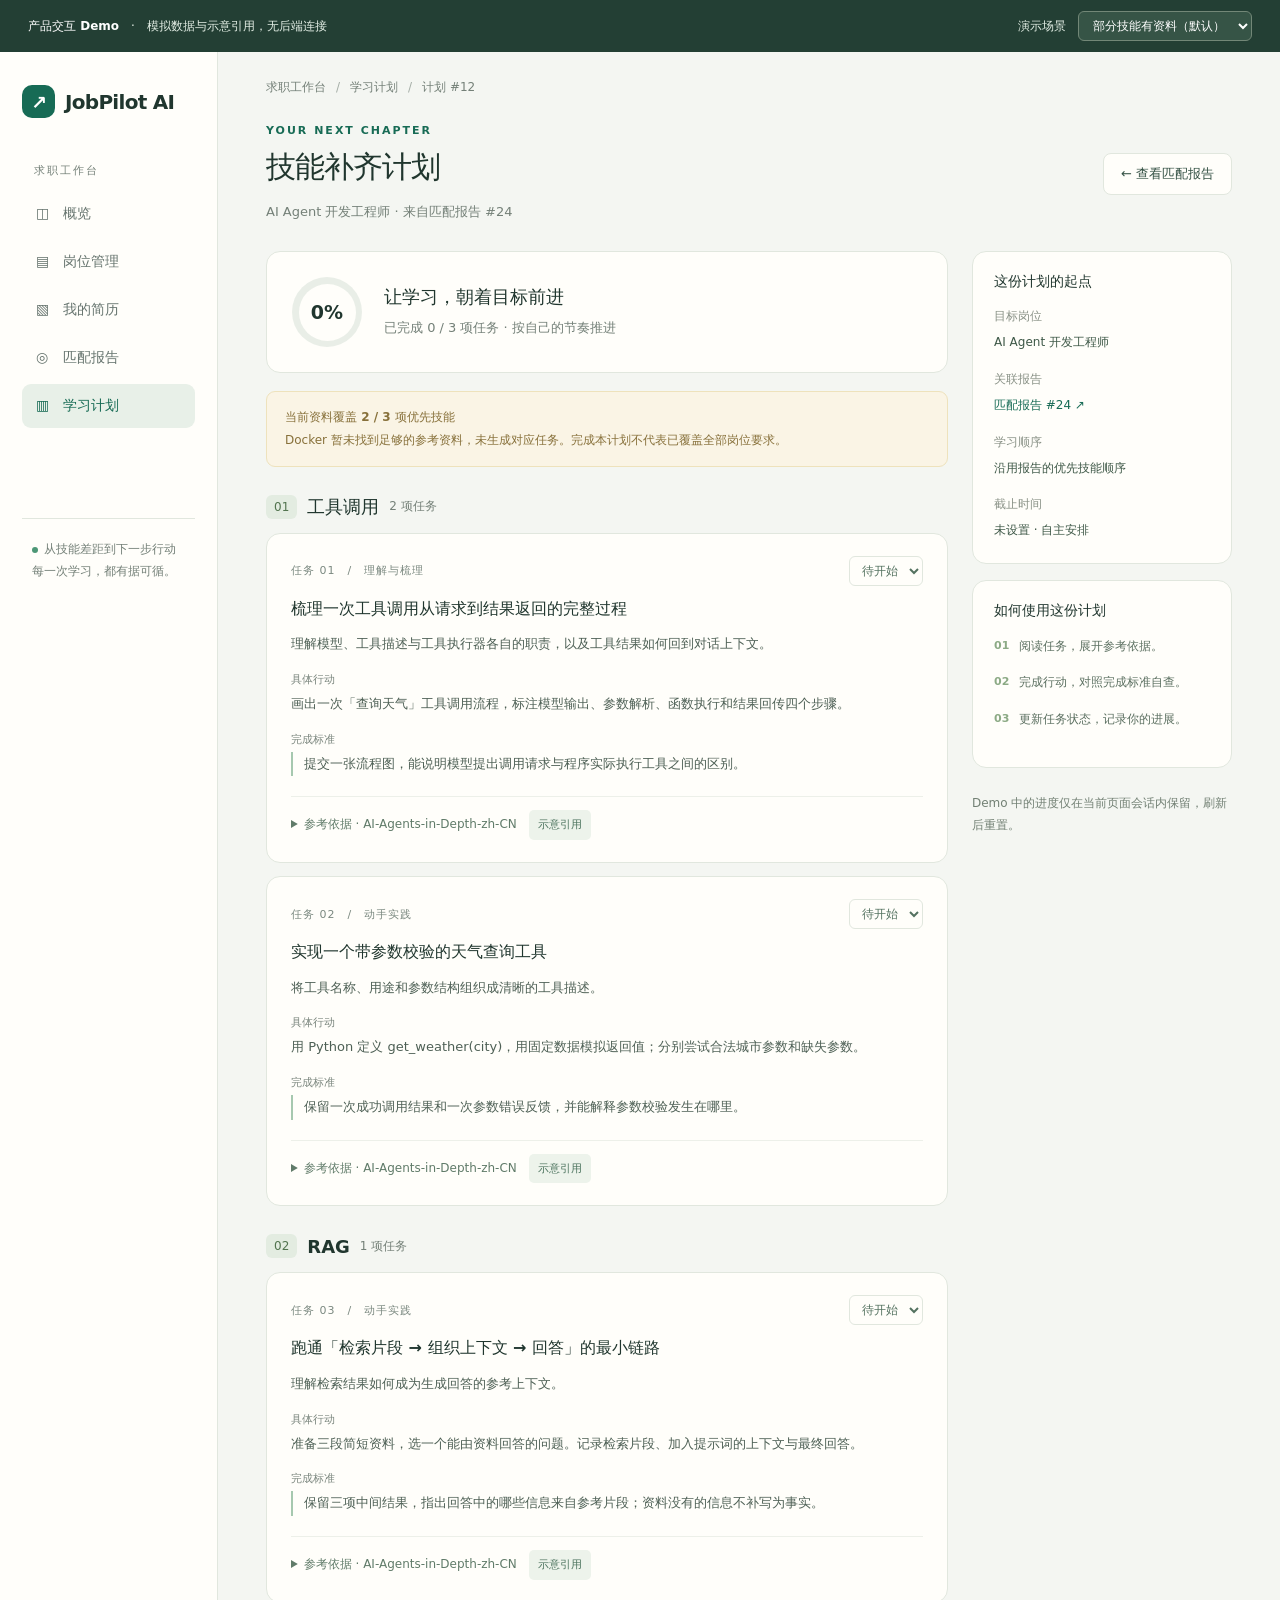
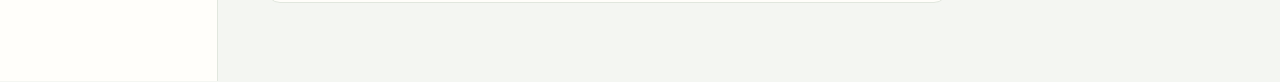
==== docs/product/学习计划-Demo.html @ 3bea577d "docs: add interactive study plan product demo" ====
<!doctype html>
<html lang="zh-CN">
<head>
<meta charset="utf-8">
<meta name="viewport" content="width=device-width, initial-scale=1">
<title>学习计划 · JobPilot AI 产品 Demo</title>
<style>
:root{font-family:Inter,"Microsoft YaHei",system-ui,sans-serif;color:#20362e;background:#f4f6f2;font-synthesis:none;--green:#176b55;--muted:#748078;--line:#e1e7de}*{box-sizing:border-box}body{margin:0}button,select{font:inherit}button{cursor:pointer}button:disabled{cursor:wait;opacity:.65}button,a,select{outline-offset:4px}button:focus-visible,a:focus-visible,select:focus-visible,summary:focus-visible{outline:3px solid #70bfa3}a{color:var(--green);text-decoration:none}.demo{background:#233f34;color:#e3eee5;padding:11px 28px;display:flex;align-items:center;justify-content:space-between;gap:12px;font-size:12px}.demo strong{color:#fff}.demo select{background:#365446;color:#fff;border:1px solid #728777;border-radius:6px;padding:6px 10px}.shell{display:grid;grid-template-columns:218px 1fr;min-height:calc(100vh - 55px)}aside{padding:33px 22px;background:#fffefa;border-right:1px solid var(--line)}.brand{display:flex;align-items:center;gap:10px;font-size:20px;font-weight:750;letter-spacing:-.7px}.logo{width:33px;height:33px;display:grid;place-items:center;background:var(--green);border-radius:10px;color:white;font-size:19px}.caption{font-size:11px;letter-spacing:2px;color:var(--muted);margin:45px 12px 14px}.nav{display:block;width:100%;border:0;background:none;text-align:left;padding:13px 14px;margin:4px 0;color:#66746e;border-radius:9px;font-size:14px}.nav.active{background:#e8f0e8;color:var(--green);font-weight:700}.nav span{display:inline-block;width:27px}.side-note{margin-top:90px;border-top:1px solid var(--line);padding:20px 10px;color:var(--muted);font-size:12px;line-height:1.8}.dot{display:inline-block;width:6px;height:6px;background:#4c9776;border-radius:50%;margin-right:6px}main{padding:27px 48px 65px;max-width:1400px;width:100%;margin:auto}.crumb{font-size:12px;color:var(--muted);margin-bottom:28px}.crumb span{margin:0 10px;color:#a5aea7}.eyebrow{font-size:11px;letter-spacing:2px;color:var(--green);font-weight:700;margin:0 0 10px}h1{font-size:30px;letter-spacing:-1px;margin:0 0 12px}h2{font-size:18px;margin:0}h3{font-size:16px;line-height:1.65;margin:10px 0}.muted{color:var(--muted);font-size:13px;line-height:1.8}.heading{display:flex;justify-content:space-between;align-items:center;gap:20px;margin-bottom:28px}.button{border:1px solid var(--line);border-radius:8px;padding:11px 17px;background:#fffefa;color:#345144;font-size:13px}.primary{background:var(--green);border-color:var(--green);color:white}.small{padding:7px 11px;font-size:12px}.card{background:#fffefa;border:1px solid var(--line);border-radius:14px;padding:25px}.layout{display:grid;grid-template-columns:minmax(0,1fr) 260px;gap:24px;align-items:start}.overview{display:flex;align-items:center;gap:22px;margin-bottom:18px}.ring{width:70px;height:70px;flex:none;border-radius:50%;background:conic-gradient(var(--green) var(--progress),#e9eee7 0);display:grid;place-items:center}.ring b{background:#fffefa;width:57px;height:57px;border-radius:50%;display:grid;place-items:center;font-size:19px}.overview h2{margin-bottom:7px}.tag{font-size:11px;color:#4c735e;background:#edf3eb;padding:5px 9px;border-radius:5px;display:inline-block}.warning{padding:14px 18px;background:#faf4e5;border:1px solid #eee2bc;border-radius:9px;color:#87703a;font-size:12px;line-height:1.9;margin-bottom:26px}.section{display:flex;align-items:center;justify-content:space-between;margin:28px 0 14px}.section-title{display:flex;align-items:center;gap:10px}.section-title small{font-weight:400;color:var(--muted);font-size:12px}.skill-index{background:#e3ece1;border-radius:6px;padding:5px 8px;color:#52744f;font-size:12px}.task{margin-bottom:13px;padding:22px 24px}.task-top{display:flex;justify-content:space-between;gap:12px;align-items:center}.task-top .phase{font-size:11px;letter-spacing:1px;color:#7b8980}.task select{background:#fffefa;border:1px solid var(--line);border-radius:6px;color:#547260;font-size:12px;padding:6px 8px}.task.done{border-color:#bfdbc9}.task.done h3{color:#698071}.task-label{font-size:11px;color:#7c877f;display:block;margin:15px 0 5px}.task p{font-size:13px;line-height:1.9;margin:0;color:#4e6055}.criteria{border-left:2px solid #a6c8af;padding-left:11px}.source{border-top:1px solid #edf0e9;margin-top:20px;padding-top:13px;font-size:12px;color:#607b69}.source summary{cursor:pointer;line-height:1.8}.source blockquote{margin:13px 0 0;background:#f4f6f0;padding:14px;border-radius:7px;line-height:1.9;color:#62725f}.source-note{font-size:10px;color:#8d998b;margin-top:8px}.rail .card{padding:21px;margin-bottom:16px}.rail h2{font-size:14px;margin-bottom:16px}.rail p{font-size:12px;line-height:1.9;color:#728074}.rail dl{margin:0;font-size:12px}.rail dt{color:#899186;margin:17px 0 7px}.rail dd{margin:0;color:#3e5847;line-height:1.8}.mini-step{display:flex;gap:10px;margin:15px 0;color:#5c7061;font-size:12px;line-height:1.8}.mini-step b{font-size:11px;color:#8caa85}.report-summary{display:flex;align-items:center;gap:24px}.score{font-size:45px;color:var(--green);font-weight:700}.score small{font-size:12px;color:var(--muted);font-weight:400}.gaps{display:grid;grid-template-columns:repeat(3,1fr);gap:12px;margin:20px 0}.gap{padding:17px;background:#f4f6f0;border-radius:9px;font-size:13px}.gap small{display:block;color:var(--muted);font-size:11px;margin-top:9px}.generate{margin-top:24px;background:linear-gradient(110deg,#edf4e9,#fffefa);padding:30px}.generate p{max-width:650px}.generate .button{margin-top:13px}.message{margin-top:17px;font-size:13px;line-height:1.9;color:#9b613f}.footer-note{font-size:11px;color:#8c968b;margin-top:24px}.empty{text-align:center;padding:75px 30px}.empty h2{margin:18px 0}.empty .symbol{font-size:32px;color:var(--green)}.back{display:inline-block;margin-top:20px}.list-card{margin-top:20px;display:flex;justify-content:space-between;align-items:center;gap:20px}.bar{height:6px;border-radius:5px;background:#e7eee4;margin:15px 0;overflow:hidden}.bar span{height:100%;background:var(--green);display:block}.sr{position:absolute;width:1px;height:1px;overflow:hidden;clip:rect(0,0,0,0)}@media(max-width:1100px){main{padding:25px}.layout{grid-template-columns:minmax(0,1fr) 220px}.shell{grid-template-columns:180px 1fr}aside{padding:30px 15px}}@media(max-width:820px){.shell{grid-template-columns:1fr}aside{padding:16px 20px;border-bottom:1px solid var(--line);border-right:0;display:flex;align-items:center;gap:12px;flex-wrap:wrap}.brand{font-size:17px;margin-right:auto}.caption,.side-note,.inactive{display:none}.nav{width:auto;margin:0;padding:9px}.layout{grid-template-columns:1fr}.rail{display:grid;grid-template-columns:1fr 1fr;gap:15px}.demo{padding:10px 18px;flex-wrap:wrap}h1{font-size:25px}.gaps{grid-template-columns:1fr}.heading{align-items:flex-start}.card{padding:20px}}@media(max-width:480px){main{padding:23px 16px}.rail{grid-template-columns:1fr}.heading{flex-direction:column;gap:8px}.overview{gap:12px}.task{padding:18px}.list-card{flex-direction:column;align-items:flex-start}.demo select{max-width:100%}}
</style>
</head>
<body>
<div class="demo"><div><strong>产品交互 Demo</strong>　·　模拟数据与示意引用，无后端连接</div><label>演示场景　<select id="scenario"><option value="partial">部分技能有资料（默认）</option><option value="full">全部技能有资料</option><option value="none">全部资料不足</option><option value="empty">没有技能缺口</option><option value="error">生成失败 → 重试</option><option value="legacy">查看旧版计划</option></select></label></div>
<div class="shell"><aside><div class="brand"><span class="logo">↗</span>JobPilot AI</div><div class="caption">求职工作台</div><div class="nav inactive"><span>◫</span>概览</div><div class="nav inactive"><span>▤</span>岗位管理</div><div class="nav inactive"><span>▧</span>我的简历</div><button class="nav" data-page="report"><span>◎</span>匹配报告</button><button class="nav" data-page="list"><span>▥</span>学习计划</button><div class="side-note"><span class="dot"></span>从技能差距到下一步行动<br>每一次学习，都有据可循。</div></aside><main id="app"></main></div>
<div class="sr" id="announcement" role="status" aria-live="polite"></div>
<script>
'use strict';
const tasks=[
 {skill:'工具调用',phase:'理解与梳理',title:'梳理一次工具调用从请求到结果返回的完整过程',content:'理解模型、工具描述与工具执行器各自的职责，以及工具结果如何回到对话上下文。',action:'画出一次「查询天气」工具调用流程，标注模型输出、参数解析、函数执行和结果回传四个步骤。',criteria:'提交一张流程图，能说明模型提出调用请求与程序实际执行工具之间的区别。',excerpt:'工具调用使模型能够借助外部工具完成任务。应用程序执行相应工具，并将执行结果提供给模型。'},
 {skill:'工具调用',phase:'动手实践',title:'实现一个带参数校验的天气查询工具',content:'将工具名称、用途和参数结构组织成清晰的工具描述。',action:'用 Python 定义 get_weather(city)，用固定数据模拟返回值；分别尝试合法城市参数和缺失参数。',criteria:'保留一次成功调用结果和一次参数错误反馈，并能解释参数校验发生在哪里。',excerpt:'工具描述通常包含工具名称、功能说明与参数定义，模型依据这些描述选择工具并提供参数。'},
 {skill:'RAG',phase:'动手实践',title:'跑通「检索片段 → 组织上下文 → 回答」的最小链路',content:'理解检索结果如何成为生成回答的参考上下文。',action:'准备三段简短资料，选一个能由资料回答的问题。记录检索片段、加入提示词的上下文与最终回答。',criteria:'保留三项中间结果，指出回答中的哪些信息来自参考片段；资料没有的信息不补写为事实。',excerpt:'检索增强生成先从外部知识中检索相关内容，再将这些内容作为上下文用于生成回答。'}
];
let scenario='partial',page='plan',hasPlan=true,busy=false,retried=false,revision=0,statuses=['todo','todo','todo'];
const app=document.getElementById('app');
const notify=text=>document.getElementById('announcement').textContent=text;
function visibleTasks(){return scenario==='full'?tasks.slice(0,2):tasks}
function count(){return visibleTasks().filter((_,i)=>statuses[i]==='done').length}
function percent(){return Math.round(count()/visibleTasks().length*100)}
function go(next){page=next;render();window.scrollTo(0,0)}
function heading(kicker,title,description,extra=''){return `<div class="heading"><div><p class="eyebrow">${kicker}</p><h1>${title}</h1><div class="muted">${description}</div></div>${extra}</div>`}
function crumbs(label){return `<div class="crumb">求职工作台<span>/</span>学习计划<span>/</span>${label}</div>`}
function report(){const skills=scenario==='empty'?[]:scenario==='full'?['工具调用']:['工具调用','RAG','Docker'];return `<div class="crumb">求职工作台<span>/</span>匹配报告<span>/</span>报告 #24</div>${heading('MATCH REPORT / 24','把技能差距，变成下一步行动','AI Agent 开发工程师 · 示例岗位 · 匹配报告快照')}<section class="card"><div class="report-summary"><div class="score">72 <small>/ 100</small></div><div><h2>你已经具备基础，接下来补齐关键技能</h2><p class="muted">以下为演示报告，优先技能按报告顺序展示。</p></div></div><div class="gaps">${skills.map((s,i)=>`<div class="gap">0${i+1}　${s}<small>优先补齐 · 需要学习与实践证据</small></div>`).join('')}</div>${!skills.length?'<p class="muted">当前报告没有需要优先补齐的技能。</p>':''}</section><section class="card generate"><p class="eyebrow">下一步 · 制定学习计划</p><h2>${hasPlan?'你的学习计划已准备好':'知道差距，也知道从哪里开始'}</h2><p class="muted">结合内置资料，将优先技能缺口转成具体任务。每项任务包含行动建议、完成标准和参考原文，无须上传学习资料。</p>${hasPlan?'<button class="button primary" id="view-plan">查看学习计划 ↗</button>':!skills.length?'<p class="muted">无须生成学习计划。</p>':`<button class="button primary" id="generate" ${busy?'disabled':''}>${busy?'正在生成学习计划…':'生成学习计划　→'}</button><p class="footer-note">生成成功后自动保存；一份匹配报告对应一份计划。</p>`}<div id="result" class="message" role="status"></div></section>`}
function taskCard(t,i){const legacy=scenario==='legacy';return `<article class="card task ${statuses[i]==='done'?'done':''}"><div class="task-top"><span class="phase">任务 ${String(i+1).padStart(2,'0')}　/　${t.phase}</span><label><span class="sr">任务 ${i+1} 状态</span><select data-task="${i}">${[['todo','待开始'],['in_progress','进行中'],['done','已完成']].map(([v,l])=>`<option value="${v}" ${statuses[i]===v?'selected':''}>${l}</option>`).join('')}</select></label></div><h3>${legacy?'学习 '+t.skill+' 核心概念':t.title}</h3>${legacy?'<p>整理该技能的关键概念笔记。</p>':`<p>${t.content}</p><span class="task-label">具体行动</span><p>${t.action}</p><span class="task-label">完成标准</span><p class="criteria">${t.criteria}</p><details class="source"><summary>参考依据 · AI-Agents-in-Depth-zh-CN　<span class="tag">示意引用</span></summary><blockquote>${t.excerpt}</blockquote><div class="source-note">此片段仅演示引用样式，不是从原 PDF 核验提取的原文。</div></details>`}</article>`}
function plan(){if(!hasPlan)return `${crumbs('尚未生成')}<section class="card empty"><div class="symbol">▥</div><h2>还没有学习计划</h2><p class="muted">从匹配报告开始，把优先技能缺口转成行动。</p><button class="button primary back" data-page="report">前往匹配报告 →</button></section>`;const legacy=scenario==='legacy';return `${crumbs('计划 #12')}${heading('YOUR NEXT CHAPTER','技能补齐计划','AI Agent 开发工程师 · 来自匹配报告 #24', '<button class="button" data-page="report">← 查看匹配报告</button>')}<div class="layout"><div><section class="card overview"><div class="ring" style="--progress:${percent()}%"><b>${percent()}%</b></div><div><h2>${count()===visibleTasks().length?'本计划任务已完成':'让学习，朝着目标前进'}</h2><div class="muted">已完成 ${count()} / ${visibleTasks().length} 项任务 · 按自己的节奏推进</div></div></section>${legacy?'<div class="warning">此计划由早期规则生成，未附参考原文。原有内容和进度保持不变。</div>':(scenario==='partial'||scenario==='error')?'<div class="warning"><strong>当前资料覆盖 2 / 3 项优先技能</strong><br>Docker 暂未找到足够的参考资料，未生成对应任务。完成本计划不代表已覆盖全部岗位要求。</div>':'<div class="muted">本计划已覆盖当前报告的全部优先技能：工具调用。</div>'}${[...new Set(visibleTasks().map(t=>t.skill))].map((skill,n)=>`<div class="section"><div class="section-title"><span class="skill-index">0${n+1}</span><h2>${skill}</h2><small>${visibleTasks().filter(t=>t.skill===skill).length} 项任务</small></div></div>${visibleTasks().map((t,i)=>t.skill===skill?taskCard(t,i):'').join('')}`).join('')}</div><div class="rail"><section class="card"><h2>这份计划的起点</h2><dl><dt>目标岗位</dt><dd>AI Agent 开发工程师</dd><dt>关联报告</dt><dd><a href="#report" data-page="report">匹配报告 #24 ↗</a></dd><dt>学习顺序</dt><dd>沿用报告的优先技能顺序</dd><dt>截止时间</dt><dd>未设置 · 自主安排</dd></dl></section><section class="card"><h2>如何使用这份计划</h2><div class="mini-step"><b>01</b><span>阅读任务，展开参考依据。</span></div><div class="mini-step"><b>02</b><span>完成行动，对照完成标准自查。</span></div><div class="mini-step"><b>03</b><span>更新任务状态，记录你的进展。</span></div></section><p class="footer-note">Demo 中的进度仅在当前页面会话内保留，刷新后重置。</p></div></div>`}
function list(){return `${crumbs('全部计划')}${heading('LEARNING SPACE','学习计划','从差距到行动，让每一步都有明确方向。')}${hasPlan?`<section class="card list-card"><div style="flex:1"><span class="tag">${count()===visibleTasks().length?'已完成':'进行中'}</span><h3>AI Agent 开发工程师 · 技能补齐计划</h3><p class="muted">报告 #24${(scenario==='partial'||scenario==='error')?' · 部分覆盖：Docker 暂缺资料':''}${scenario==='legacy'?' · 早期规则计划':''}</p><div class="bar"><span style="width:${percent()}%"></span></div><span class="muted">${count()} / ${visibleTasks().length} 项完成</span></div><button class="button primary" data-page="plan">继续学习 →</button></section>`:'<section class="card empty"><h2>还没有学习计划</h2><p class="muted">先从匹配报告生成一份计划。</p><button class="button primary" data-page="report">查看匹配报告</button></section>'}`}
function render(){app.innerHTML=page==='report'?report():page==='list'?list():plan();document.querySelectorAll('aside button').forEach(b=>b.classList.toggle('active',b.dataset.page===(page==='report'?'report':'list')))}
document.addEventListener('click',e=>{const target=e.target.closest('[data-page]');if(target){e.preventDefault();go(target.dataset.page)}if(e.target.id==='view-plan')go('plan');if(e.target.id==='generate')generate()});
document.addEventListener('change',e=>{if(e.target.matches('[data-task]')){const i=Number(e.target.dataset.task);const opened=[...document.querySelectorAll('details')].map(d=>d.open);statuses[i]=e.target.value;render();document.querySelectorAll('details').forEach((d,n)=>d.open=opened[n]);document.querySelector(`[data-task="${i}"]`).focus();notify(`任务 ${i+1} 状态已更新，已完成 ${count()} 项。`)} });
document.getElementById('scenario').addEventListener('change',e=>{scenario=e.target.value;revision++;busy=false;retried=false;hasPlan=scenario==='legacy';statuses=['todo','todo','todo'];go(hasPlan?'plan':'report')});
function generate(){if(busy||hasPlan)return;busy=true;const current=revision;render();notify('正在生成学习计划');setTimeout(()=>{if(current!==revision)return;busy=false;if(scenario==='none'){render();document.getElementById('result')?.append('当前内置资料不足以支持这些技能，暂未生成计划。');notify('资料不足，未生成计划');return}if(scenario==='error'&&!retried){retried=true;render();const button=document.getElementById('generate');if(button)button.textContent='重试生成';document.getElementById('result')?.append('生成失败，计划尚未保存。请重试。');notify('生成失败，请重试');return}hasPlan=true;go('plan');notify('学习计划已生成')},1100)}
render();
</script>
</body>
</html>
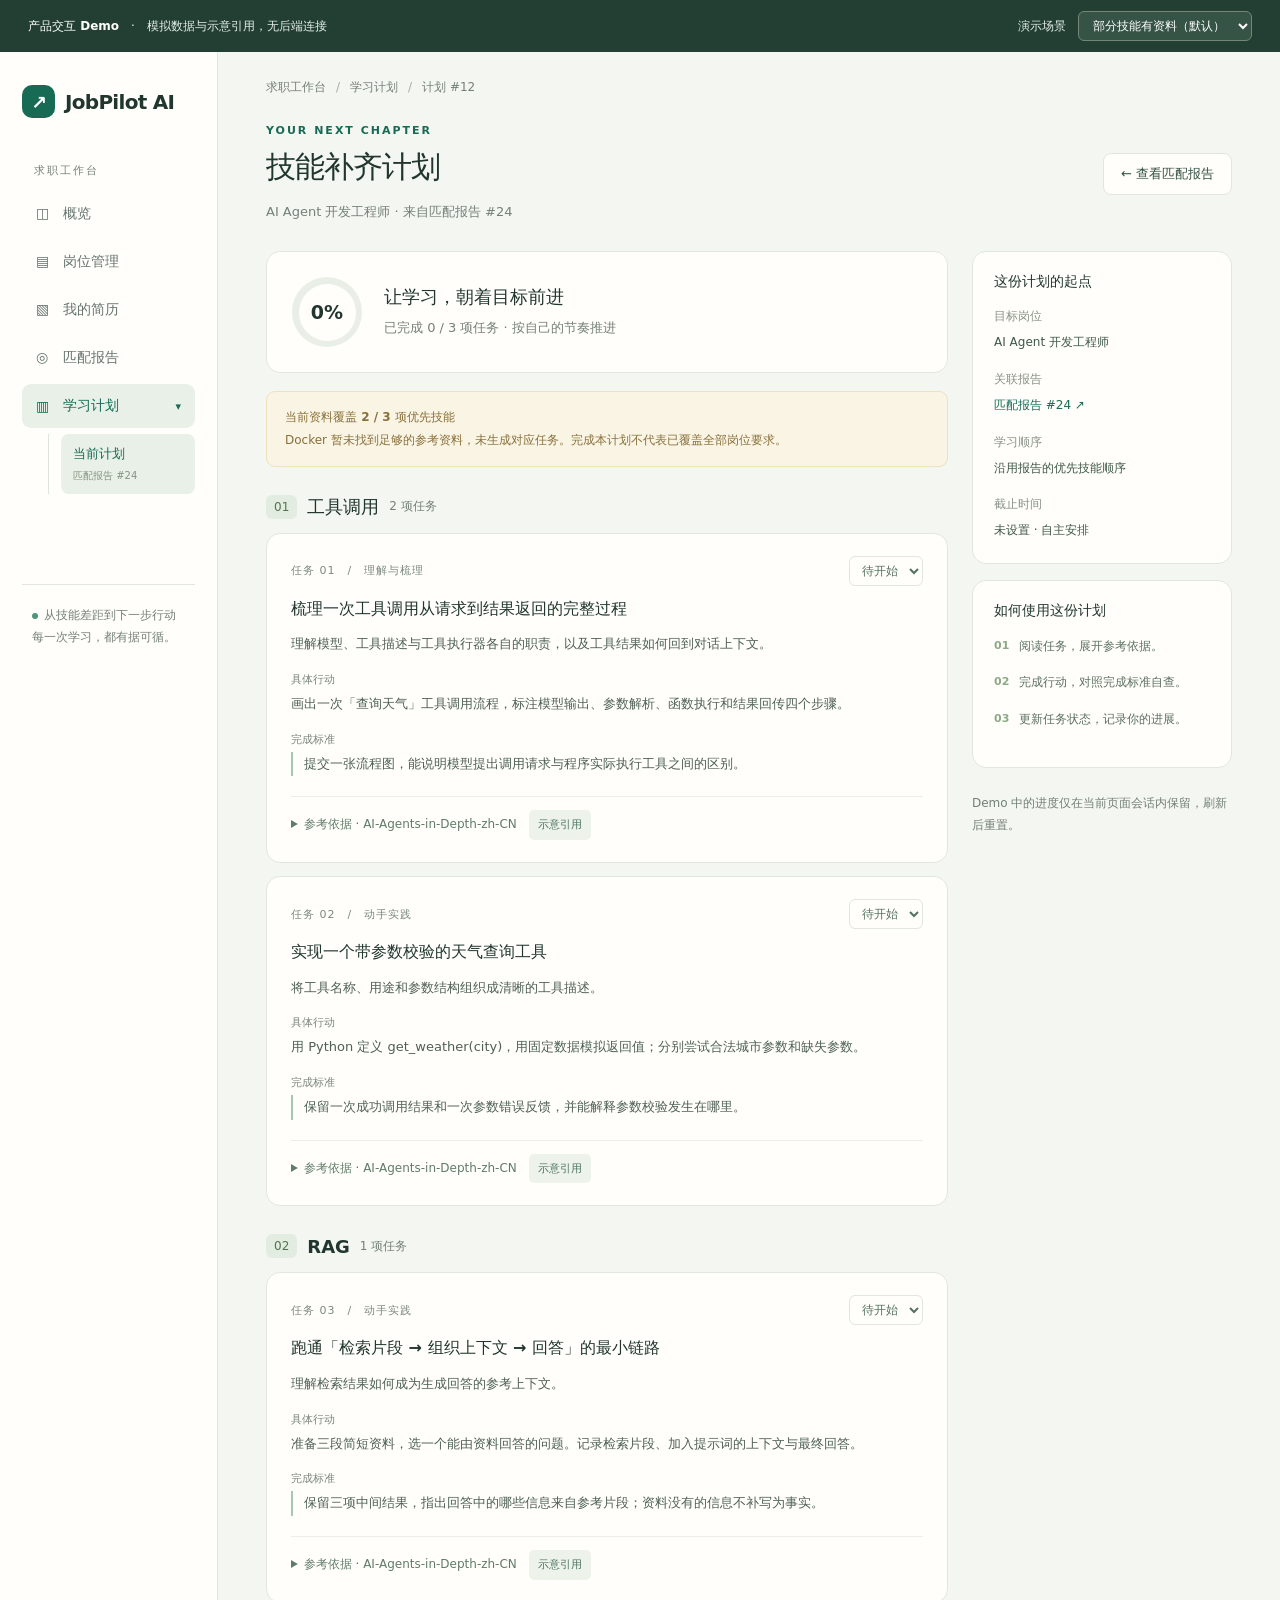
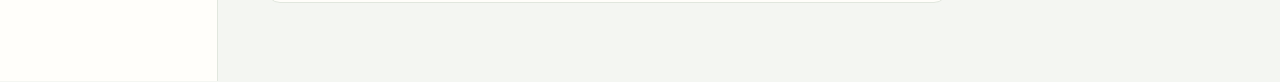
==== commit 55edff35: "docs: nest current plan in expandable demo navigation" ====
--- a/docs/product/学习计划-Demo.html
+++ b/docs/product/学习计划-Demo.html
@@ -6,11 +6,12 @@
 <title>学习计划 · JobPilot AI 产品 Demo</title>
 <style>
 :root{font-family:Inter,"Microsoft YaHei",system-ui,sans-serif;color:#20362e;background:#f4f6f2;font-synthesis:none;--green:#176b55;--muted:#748078;--line:#e1e7de}*{box-sizing:border-box}body{margin:0}button,select{font:inherit}button{cursor:pointer}button:disabled{cursor:wait;opacity:.65}button,a,select{outline-offset:4px}button:focus-visible,a:focus-visible,select:focus-visible,summary:focus-visible{outline:3px solid #70bfa3}a{color:var(--green);text-decoration:none}.demo{background:#233f34;color:#e3eee5;padding:11px 28px;display:flex;align-items:center;justify-content:space-between;gap:12px;font-size:12px}.demo strong{color:#fff}.demo select{background:#365446;color:#fff;border:1px solid #728777;border-radius:6px;padding:6px 10px}.shell{display:grid;grid-template-columns:218px 1fr;min-height:calc(100vh - 55px)}aside{padding:33px 22px;background:#fffefa;border-right:1px solid var(--line)}.brand{display:flex;align-items:center;gap:10px;font-size:20px;font-weight:750;letter-spacing:-.7px}.logo{width:33px;height:33px;display:grid;place-items:center;background:var(--green);border-radius:10px;color:white;font-size:19px}.caption{font-size:11px;letter-spacing:2px;color:var(--muted);margin:45px 12px 14px}.nav{display:block;width:100%;border:0;background:none;text-align:left;padding:13px 14px;margin:4px 0;color:#66746e;border-radius:9px;font-size:14px}.nav.active{background:#e8f0e8;color:var(--green);font-weight:700}.nav span{display:inline-block;width:27px}.side-note{margin-top:90px;border-top:1px solid var(--line);padding:20px 10px;color:var(--muted);font-size:12px;line-height:1.8}.dot{display:inline-block;width:6px;height:6px;background:#4c9776;border-radius:50%;margin-right:6px}main{padding:27px 48px 65px;max-width:1400px;width:100%;margin:auto}.crumb{font-size:12px;color:var(--muted);margin-bottom:28px}.crumb span{margin:0 10px;color:#a5aea7}.eyebrow{font-size:11px;letter-spacing:2px;color:var(--green);font-weight:700;margin:0 0 10px}h1{font-size:30px;letter-spacing:-1px;margin:0 0 12px}h2{font-size:18px;margin:0}h3{font-size:16px;line-height:1.65;margin:10px 0}.muted{color:var(--muted);font-size:13px;line-height:1.8}.heading{display:flex;justify-content:space-between;align-items:center;gap:20px;margin-bottom:28px}.button{border:1px solid var(--line);border-radius:8px;padding:11px 17px;background:#fffefa;color:#345144;font-size:13px}.primary{background:var(--green);border-color:var(--green);color:white}.small{padding:7px 11px;font-size:12px}.card{background:#fffefa;border:1px solid var(--line);border-radius:14px;padding:25px}.layout{display:grid;grid-template-columns:minmax(0,1fr) 260px;gap:24px;align-items:start}.overview{display:flex;align-items:center;gap:22px;margin-bottom:18px}.ring{width:70px;height:70px;flex:none;border-radius:50%;background:conic-gradient(var(--green) var(--progress),#e9eee7 0);display:grid;place-items:center}.ring b{background:#fffefa;width:57px;height:57px;border-radius:50%;display:grid;place-items:center;font-size:19px}.overview h2{margin-bottom:7px}.tag{font-size:11px;color:#4c735e;background:#edf3eb;padding:5px 9px;border-radius:5px;display:inline-block}.warning{padding:14px 18px;background:#faf4e5;border:1px solid #eee2bc;border-radius:9px;color:#87703a;font-size:12px;line-height:1.9;margin-bottom:26px}.section{display:flex;align-items:center;justify-content:space-between;margin:28px 0 14px}.section-title{display:flex;align-items:center;gap:10px}.section-title small{font-weight:400;color:var(--muted);font-size:12px}.skill-index{background:#e3ece1;border-radius:6px;padding:5px 8px;color:#52744f;font-size:12px}.task{margin-bottom:13px;padding:22px 24px}.task-top{display:flex;justify-content:space-between;gap:12px;align-items:center}.task-top .phase{font-size:11px;letter-spacing:1px;color:#7b8980}.task select{background:#fffefa;border:1px solid var(--line);border-radius:6px;color:#547260;font-size:12px;padding:6px 8px}.task.done{border-color:#bfdbc9}.task.done h3{color:#698071}.task-label{font-size:11px;color:#7c877f;display:block;margin:15px 0 5px}.task p{font-size:13px;line-height:1.9;margin:0;color:#4e6055}.criteria{border-left:2px solid #a6c8af;padding-left:11px}.source{border-top:1px solid #edf0e9;margin-top:20px;padding-top:13px;font-size:12px;color:#607b69}.source summary{cursor:pointer;line-height:1.8}.source blockquote{margin:13px 0 0;background:#f4f6f0;padding:14px;border-radius:7px;line-height:1.9;color:#62725f}.source-note{font-size:10px;color:#8d998b;margin-top:8px}.rail .card{padding:21px;margin-bottom:16px}.rail h2{font-size:14px;margin-bottom:16px}.rail p{font-size:12px;line-height:1.9;color:#728074}.rail dl{margin:0;font-size:12px}.rail dt{color:#899186;margin:17px 0 7px}.rail dd{margin:0;color:#3e5847;line-height:1.8}.mini-step{display:flex;gap:10px;margin:15px 0;color:#5c7061;font-size:12px;line-height:1.8}.mini-step b{font-size:11px;color:#8caa85}.report-summary{display:flex;align-items:center;gap:24px}.score{font-size:45px;color:var(--green);font-weight:700}.score small{font-size:12px;color:var(--muted);font-weight:400}.gaps{display:grid;grid-template-columns:repeat(3,1fr);gap:12px;margin:20px 0}.gap{padding:17px;background:#f4f6f0;border-radius:9px;font-size:13px}.gap small{display:block;color:var(--muted);font-size:11px;margin-top:9px}.generate{margin-top:24px;background:linear-gradient(110deg,#edf4e9,#fffefa);padding:30px}.generate p{max-width:650px}.generate .button{margin-top:13px}.message{margin-top:17px;font-size:13px;line-height:1.9;color:#9b613f}.footer-note{font-size:11px;color:#8c968b;margin-top:24px}.empty{text-align:center;padding:75px 30px}.empty h2{margin:18px 0}.empty .symbol{font-size:32px;color:var(--green)}.back{display:inline-block;margin-top:20px}.list-card{margin-top:20px;display:flex;justify-content:space-between;align-items:center;gap:20px}.bar{height:6px;border-radius:5px;background:#e7eee4;margin:15px 0;overflow:hidden}.bar span{height:100%;background:var(--green);display:block}.sr{position:absolute;width:1px;height:1px;overflow:hidden;clip:rect(0,0,0,0)}@media(max-width:1100px){main{padding:25px}.layout{grid-template-columns:minmax(0,1fr) 220px}.shell{grid-template-columns:180px 1fr}aside{padding:30px 15px}}@media(max-width:820px){.shell{grid-template-columns:1fr}aside{padding:16px 20px;border-bottom:1px solid var(--line);border-right:0;display:flex;align-items:center;gap:12px;flex-wrap:wrap}.brand{font-size:17px;margin-right:auto}.caption,.side-note,.inactive{display:none}.nav{width:auto;margin:0;padding:9px}.layout{grid-template-columns:1fr}.rail{display:grid;grid-template-columns:1fr 1fr;gap:15px}.demo{padding:10px 18px;flex-wrap:wrap}h1{font-size:25px}.gaps{grid-template-columns:1fr}.heading{align-items:flex-start}.card{padding:20px}}@media(max-width:480px){main{padding:23px 16px}.rail{grid-template-columns:1fr}.heading{flex-direction:column;gap:8px}.overview{gap:12px}.task{padding:18px}.list-card{flex-direction:column;align-items:flex-start}.demo select{max-width:100%}}
+.plan-nav .nav{display:flex;align-items:center}.plan-nav .chevron{margin-left:auto;width:auto;font-size:11px}.plan-submenu{margin:6px 0 12px 26px;padding-left:12px;border-left:1px solid #dce5d9}.plan-submenu[hidden]{display:none}.plan-link{display:block;width:100%;border:0;border-radius:8px;text-align:left;padding:11px 12px;background:transparent;color:#66746e;font-size:13px}.plan-link.active{background:#e8f0e8;color:var(--green);font-weight:700}.plan-link small{display:block;font-size:10px;font-weight:400;color:#859280;margin-top:6px}.plan-nav-empty{font-size:12px;color:var(--muted);padding:8px 12px;margin:0}@media(max-width:820px){.plan-nav{width:100%}.plan-nav .nav{width:100%}.plan-submenu{margin-left:25px}}
 </style>
 </head>
 <body>
-<div class="demo"><div><strong>产品交互 Demo</strong>　·　模拟数据与示意引用，无后端连接</div><label>演示场景　<select id="scenario"><option value="partial">部分技能有资料（默认）</option><option value="full">全部技能有资料</option><option value="none">全部资料不足</option><option value="empty">没有技能缺口</option><option value="error">生成失败 → 重试</option><option value="legacy">查看旧版计划</option></select></label></div>
-<div class="shell"><aside><div class="brand"><span class="logo">↗</span>JobPilot AI</div><div class="caption">求职工作台</div><div class="nav inactive"><span>◫</span>概览</div><div class="nav inactive"><span>▤</span>岗位管理</div><div class="nav inactive"><span>▧</span>我的简历</div><button class="nav" data-page="report"><span>◎</span>匹配报告</button><button class="nav" data-page="list"><span>▥</span>学习计划</button><div class="side-note"><span class="dot"></span>从技能差距到下一步行动<br>每一次学习，都有据可循。</div></aside><main id="app"></main></div>
+<div class="demo"><div><strong>产品交互 Demo</strong>　·　模拟数据与示意引用，无后端连接</div><label>演示场景　<select id="scenario"><option value="partial">部分技能有资料（默认）</option><option value="full">全部技能有资料</option><option value="none">全部资料不足</option><option value="empty">没有技能缺口</option><option value="error">生成失败 → 重试</option></select></label></div>
+<div class="shell"><aside><div class="brand"><span class="logo">↗</span>JobPilot AI</div><div class="caption">求职工作台</div><div class="nav inactive"><span>◫</span>概览</div><div class="nav inactive"><span>▤</span>岗位管理</div><div class="nav inactive"><span>▧</span>我的简历</div><button class="nav" data-page="report"><span>◎</span>匹配报告</button><div class="plan-nav"><button class="nav" id="plan-toggle" aria-expanded="true" aria-controls="plan-submenu"><span aria-hidden="true">▥</span>学习计划<span class="chevron" aria-hidden="true">▾</span></button><div class="plan-submenu" id="plan-submenu"><button class="plan-link" data-page="plan">当前计划<small>匹配报告 #24</small></button></div></div><div class="side-note"><span class="dot"></span>从技能差距到下一步行动<br>每一次学习，都有据可循。</div></aside><main id="app"></main></div>
 <div class="sr" id="announcement" role="status" aria-live="polite"></div>
 <script>
 'use strict';
@@ -19,23 +20,34 @@
  {skill:'工具调用',phase:'动手实践',title:'实现一个带参数校验的天气查询工具',content:'将工具名称、用途和参数结构组织成清晰的工具描述。',action:'用 Python 定义 get_weather(city)，用固定数据模拟返回值；分别尝试合法城市参数和缺失参数。',criteria:'保留一次成功调用结果和一次参数错误反馈，并能解释参数校验发生在哪里。',excerpt:'工具描述通常包含工具名称、功能说明与参数定义，模型依据这些描述选择工具并提供参数。'},
  {skill:'RAG',phase:'动手实践',title:'跑通「检索片段 → 组织上下文 → 回答」的最小链路',content:'理解检索结果如何成为生成回答的参考上下文。',action:'准备三段简短资料，选一个能由资料回答的问题。记录检索片段、加入提示词的上下文与最终回答。',criteria:'保留三项中间结果，指出回答中的哪些信息来自参考片段；资料没有的信息不补写为事实。',excerpt:'检索增强生成先从外部知识中检索相关内容，再将这些内容作为上下文用于生成回答。'}
 ];
-let scenario='partial',page='plan',hasPlan=true,busy=false,retried=false,revision=0,statuses=['todo','todo','todo'];
+let scenario='partial',page='plan',hasPlan=true,busy=false,retried=false,revision=0,plansExpanded=true,statuses=['todo','todo','todo'];
 const app=document.getElementById('app');
 const notify=text=>document.getElementById('announcement').textContent=text;
 function visibleTasks(){return scenario==='full'?tasks.slice(0,2):tasks}
 function count(){return visibleTasks().filter((_,i)=>statuses[i]==='done').length}
 function percent(){return Math.round(count()/visibleTasks().length*100)}
-function go(next){page=next;render();window.scrollTo(0,0)}
+function go(next){page=next;if(next==='plan')plansExpanded=true;render();window.scrollTo(0,0)}
 function heading(kicker,title,description,extra=''){return `<div class="heading"><div><p class="eyebrow">${kicker}</p><h1>${title}</h1><div class="muted">${description}</div></div>${extra}</div>`}
 function crumbs(label){return `<div class="crumb">求职工作台<span>/</span>学习计划<span>/</span>${label}</div>`}
 function report(){const skills=scenario==='empty'?[]:scenario==='full'?['工具调用']:['工具调用','RAG','Docker'];return `<div class="crumb">求职工作台<span>/</span>匹配报告<span>/</span>报告 #24</div>${heading('MATCH REPORT / 24','把技能差距，变成下一步行动','AI Agent 开发工程师 · 示例岗位 · 匹配报告快照')}<section class="card"><div class="report-summary"><div class="score">72 <small>/ 100</small></div><div><h2>你已经具备基础，接下来补齐关键技能</h2><p class="muted">以下为演示报告，优先技能按报告顺序展示。</p></div></div><div class="gaps">${skills.map((s,i)=>`<div class="gap">0${i+1}　${s}<small>优先补齐 · 需要学习与实践证据</small></div>`).join('')}</div>${!skills.length?'<p class="muted">当前报告没有需要优先补齐的技能。</p>':''}</section><section class="card generate"><p class="eyebrow">下一步 · 制定学习计划</p><h2>${hasPlan?'你的学习计划已准备好':'知道差距，也知道从哪里开始'}</h2><p class="muted">结合内置资料，将优先技能缺口转成具体任务。每项任务包含行动建议、完成标准和参考原文，无须上传学习资料。</p>${hasPlan?'<button class="button primary" id="view-plan">查看学习计划 ↗</button>':!skills.length?'<p class="muted">无须生成学习计划。</p>':`<button class="button primary" id="generate" ${busy?'disabled':''}>${busy?'正在生成学习计划…':'生成学习计划　→'}</button><p class="footer-note">生成成功后自动保存；一份匹配报告对应一份计划。</p>`}<div id="result" class="message" role="status"></div></section>`}
-function taskCard(t,i){const legacy=scenario==='legacy';return `<article class="card task ${statuses[i]==='done'?'done':''}"><div class="task-top"><span class="phase">任务 ${String(i+1).padStart(2,'0')}　/　${t.phase}</span><label><span class="sr">任务 ${i+1} 状态</span><select data-task="${i}">${[['todo','待开始'],['in_progress','进行中'],['done','已完成']].map(([v,l])=>`<option value="${v}" ${statuses[i]===v?'selected':''}>${l}</option>`).join('')}</select></label></div><h3>${legacy?'学习 '+t.skill+' 核心概念':t.title}</h3>${legacy?'<p>整理该技能的关键概念笔记。</p>':`<p>${t.content}</p><span class="task-label">具体行动</span><p>${t.action}</p><span class="task-label">完成标准</span><p class="criteria">${t.criteria}</p><details class="source"><summary>参考依据 · AI-Agents-in-Depth-zh-CN　<span class="tag">示意引用</span></summary><blockquote>${t.excerpt}</blockquote><div class="source-note">此片段仅演示引用样式，不是从原 PDF 核验提取的原文。</div></details>`}</article>`}
-function plan(){if(!hasPlan)return `${crumbs('尚未生成')}<section class="card empty"><div class="symbol">▥</div><h2>还没有学习计划</h2><p class="muted">从匹配报告开始，把优先技能缺口转成行动。</p><button class="button primary back" data-page="report">前往匹配报告 →</button></section>`;const legacy=scenario==='legacy';return `${crumbs('计划 #12')}${heading('YOUR NEXT CHAPTER','技能补齐计划','AI Agent 开发工程师 · 来自匹配报告 #24', '<button class="button" data-page="report">← 查看匹配报告</button>')}<div class="layout"><div><section class="card overview"><div class="ring" style="--progress:${percent()}%"><b>${percent()}%</b></div><div><h2>${count()===visibleTasks().length?'本计划任务已完成':'让学习，朝着目标前进'}</h2><div class="muted">已完成 ${count()} / ${visibleTasks().length} 项任务 · 按自己的节奏推进</div></div></section>${legacy?'<div class="warning">此计划由早期规则生成，未附参考原文。原有内容和进度保持不变。</div>':(scenario==='partial'||scenario==='error')?'<div class="warning"><strong>当前资料覆盖 2 / 3 项优先技能</strong><br>Docker 暂未找到足够的参考资料，未生成对应任务。完成本计划不代表已覆盖全部岗位要求。</div>':'<div class="muted">本计划已覆盖当前报告的全部优先技能：工具调用。</div>'}${[...new Set(visibleTasks().map(t=>t.skill))].map((skill,n)=>`<div class="section"><div class="section-title"><span class="skill-index">0${n+1}</span><h2>${skill}</h2><small>${visibleTasks().filter(t=>t.skill===skill).length} 项任务</small></div></div>${visibleTasks().map((t,i)=>t.skill===skill?taskCard(t,i):'').join('')}`).join('')}</div><div class="rail"><section class="card"><h2>这份计划的起点</h2><dl><dt>目标岗位</dt><dd>AI Agent 开发工程师</dd><dt>关联报告</dt><dd><a href="#report" data-page="report">匹配报告 #24 ↗</a></dd><dt>学习顺序</dt><dd>沿用报告的优先技能顺序</dd><dt>截止时间</dt><dd>未设置 · 自主安排</dd></dl></section><section class="card"><h2>如何使用这份计划</h2><div class="mini-step"><b>01</b><span>阅读任务，展开参考依据。</span></div><div class="mini-step"><b>02</b><span>完成行动，对照完成标准自查。</span></div><div class="mini-step"><b>03</b><span>更新任务状态，记录你的进展。</span></div></section><p class="footer-note">Demo 中的进度仅在当前页面会话内保留，刷新后重置。</p></div></div>`}
-function list(){return `${crumbs('全部计划')}${heading('LEARNING SPACE','学习计划','从差距到行动，让每一步都有明确方向。')}${hasPlan?`<section class="card list-card"><div style="flex:1"><span class="tag">${count()===visibleTasks().length?'已完成':'进行中'}</span><h3>AI Agent 开发工程师 · 技能补齐计划</h3><p class="muted">报告 #24${(scenario==='partial'||scenario==='error')?' · 部分覆盖：Docker 暂缺资料':''}${scenario==='legacy'?' · 早期规则计划':''}</p><div class="bar"><span style="width:${percent()}%"></span></div><span class="muted">${count()} / ${visibleTasks().length} 项完成</span></div><button class="button primary" data-page="plan">继续学习 →</button></section>`:'<section class="card empty"><h2>还没有学习计划</h2><p class="muted">先从匹配报告生成一份计划。</p><button class="button primary" data-page="report">查看匹配报告</button></section>'}`}
-function render(){app.innerHTML=page==='report'?report():page==='list'?list():plan();document.querySelectorAll('aside button').forEach(b=>b.classList.toggle('active',b.dataset.page===(page==='report'?'report':'list')))}
+function taskCard(t,i){return `<article class="card task ${statuses[i]==='done'?'done':''}"><div class="task-top"><span class="phase">任务 ${String(i+1).padStart(2,'0')}　/　${t.phase}</span><label><span class="sr">任务 ${i+1} 状态</span><select data-task="${i}">${[['todo','待开始'],['in_progress','进行中'],['done','已完成']].map(([v,l])=>`<option value="${v}" ${statuses[i]===v?'selected':''}>${l}</option>`).join('')}</select></label></div><h3>${t.title}</h3><p>${t.content}</p><span class="task-label">具体行动</span><p>${t.action}</p><span class="task-label">完成标准</span><p class="criteria">${t.criteria}</p><details class="source"><summary>参考依据 · AI-Agents-in-Depth-zh-CN　<span class="tag">示意引用</span></summary><blockquote>${t.excerpt}</blockquote><div class="source-note">此片段仅演示引用样式，不是从原 PDF 核验提取的原文。</div></details></article>`}
+function plan(){if(!hasPlan)return `${crumbs('尚未生成')}<section class="card empty"><div class="symbol">▥</div><h2>还没有学习计划</h2><p class="muted">从匹配报告开始，把优先技能缺口转成行动。</p><button class="button primary back" data-page="report">前往匹配报告 →</button></section>`;return `${crumbs('计划 #12')}${heading('YOUR NEXT CHAPTER','技能补齐计划','AI Agent 开发工程师 · 来自匹配报告 #24', '<button class="button" data-page="report">← 查看匹配报告</button>')}<div class="layout"><div><section class="card overview"><div class="ring" style="--progress:${percent()}%"><b>${percent()}%</b></div><div><h2>${count()===visibleTasks().length?'本计划任务已完成':'让学习，朝着目标前进'}</h2><div class="muted">已完成 ${count()} / ${visibleTasks().length} 项任务 · 按自己的节奏推进</div></div></section>${(scenario==='partial'||scenario==='error')?'<div class="warning"><strong>当前资料覆盖 2 / 3 项优先技能</strong><br>Docker 暂未找到足够的参考资料，未生成对应任务。完成本计划不代表已覆盖全部岗位要求。</div>':'<div class="muted">本计划已覆盖当前报告的全部优先技能：工具调用。</div>'}${[...new Set(visibleTasks().map(t=>t.skill))].map((skill,n)=>`<div class="section"><div class="section-title"><span class="skill-index">0${n+1}</span><h2>${skill}</h2><small>${visibleTasks().filter(t=>t.skill===skill).length} 项任务</small></div></div>${visibleTasks().map((t,i)=>t.skill===skill?taskCard(t,i):'').join('')}`).join('')}</div><div class="rail"><section class="card"><h2>这份计划的起点</h2><dl><dt>目标岗位</dt><dd>AI Agent 开发工程师</dd><dt>关联报告</dt><dd><a href="#report" data-page="report">匹配报告 #24 ↗</a></dd><dt>学习顺序</dt><dd>沿用报告的优先技能顺序</dd><dt>截止时间</dt><dd>未设置 · 自主安排</dd></dl></section><section class="card"><h2>如何使用这份计划</h2><div class="mini-step"><b>01</b><span>阅读任务，展开参考依据。</span></div><div class="mini-step"><b>02</b><span>完成行动，对照完成标准自查。</span></div><div class="mini-step"><b>03</b><span>更新任务状态，记录你的进展。</span></div></section><p class="footer-note">Demo 中的进度仅在当前页面会话内保留，刷新后重置。</p></div></div>`}
+function list(){return `${crumbs('全部计划')}${heading('LEARNING SPACE','学习计划','从差距到行动，让每一步都有明确方向。')}${hasPlan?`<section class="card list-card"><div style="flex:1"><span class="tag">${count()===visibleTasks().length?'已完成':'进行中'}</span><h3>AI Agent 开发工程师 · 技能补齐计划</h3><p class="muted">报告 #24${(scenario==='partial'||scenario==='error')?' · 部分覆盖：Docker 暂缺资料':''}</p><div class="bar"><span style="width:${percent()}%"></span></div><span class="muted">${count()} / ${visibleTasks().length} 项完成</span></div><button class="button primary" data-page="plan">继续学习 →</button></section>`:'<section class="card empty"><h2>还没有学习计划</h2><p class="muted">先从匹配报告生成一份计划。</p><button class="button primary" data-page="report">查看匹配报告</button></section>'}`}
+function renderNavigation(){
+ const toggle=document.getElementById('plan-toggle');
+ toggle.setAttribute('aria-expanded',String(plansExpanded));
+ toggle.classList.toggle('active',page==='plan'||page==='list');
+ toggle.querySelector('.chevron').textContent=plansExpanded?'▾':'▸';
+ const submenu=document.getElementById('plan-submenu');
+ submenu.hidden=!plansExpanded;
+ submenu.innerHTML=hasPlan?`<button class="plan-link ${page==='plan'?'active':''}" data-page="plan" ${page==='plan'?'aria-current="page"':''}>当前计划<small>匹配报告 #24</small></button>`:'<p class="plan-nav-empty">暂无计划，请先从报告生成</p>';
+ document.querySelector('aside [data-page="report"]').classList.toggle('active',page==='report');
+}
+function render(){app.innerHTML=page==='report'?report():page==='list'?list():plan();renderNavigation()}
+document.getElementById('plan-toggle').addEventListener('click',()=>{plansExpanded=!plansExpanded;if(plansExpanded&&hasPlan)go('plan');else renderNavigation()});
 document.addEventListener('click',e=>{const target=e.target.closest('[data-page]');if(target){e.preventDefault();go(target.dataset.page)}if(e.target.id==='view-plan')go('plan');if(e.target.id==='generate')generate()});
 document.addEventListener('change',e=>{if(e.target.matches('[data-task]')){const i=Number(e.target.dataset.task);const opened=[...document.querySelectorAll('details')].map(d=>d.open);statuses[i]=e.target.value;render();document.querySelectorAll('details').forEach((d,n)=>d.open=opened[n]);document.querySelector(`[data-task="${i}"]`).focus();notify(`任务 ${i+1} 状态已更新，已完成 ${count()} 项。`)} });
-document.getElementById('scenario').addEventListener('change',e=>{scenario=e.target.value;revision++;busy=false;retried=false;hasPlan=scenario==='legacy';statuses=['todo','todo','todo'];go(hasPlan?'plan':'report')});
+document.getElementById('scenario').addEventListener('change',e=>{scenario=e.target.value;revision++;busy=false;retried=false;hasPlan=false;statuses=['todo','todo','todo'];go(hasPlan?'plan':'report')});
 function generate(){if(busy||hasPlan)return;busy=true;const current=revision;render();notify('正在生成学习计划');setTimeout(()=>{if(current!==revision)return;busy=false;if(scenario==='none'){render();document.getElementById('result')?.append('当前内置资料不足以支持这些技能，暂未生成计划。');notify('资料不足，未生成计划');return}if(scenario==='error'&&!retried){retried=true;render();const button=document.getElementById('generate');if(button)button.textContent='重试生成';document.getElementById('result')?.append('生成失败，计划尚未保存。请重试。');notify('生成失败，请重试');return}hasPlan=true;go('plan');notify('学习计划已生成')},1100)}
 render();
 </script>
